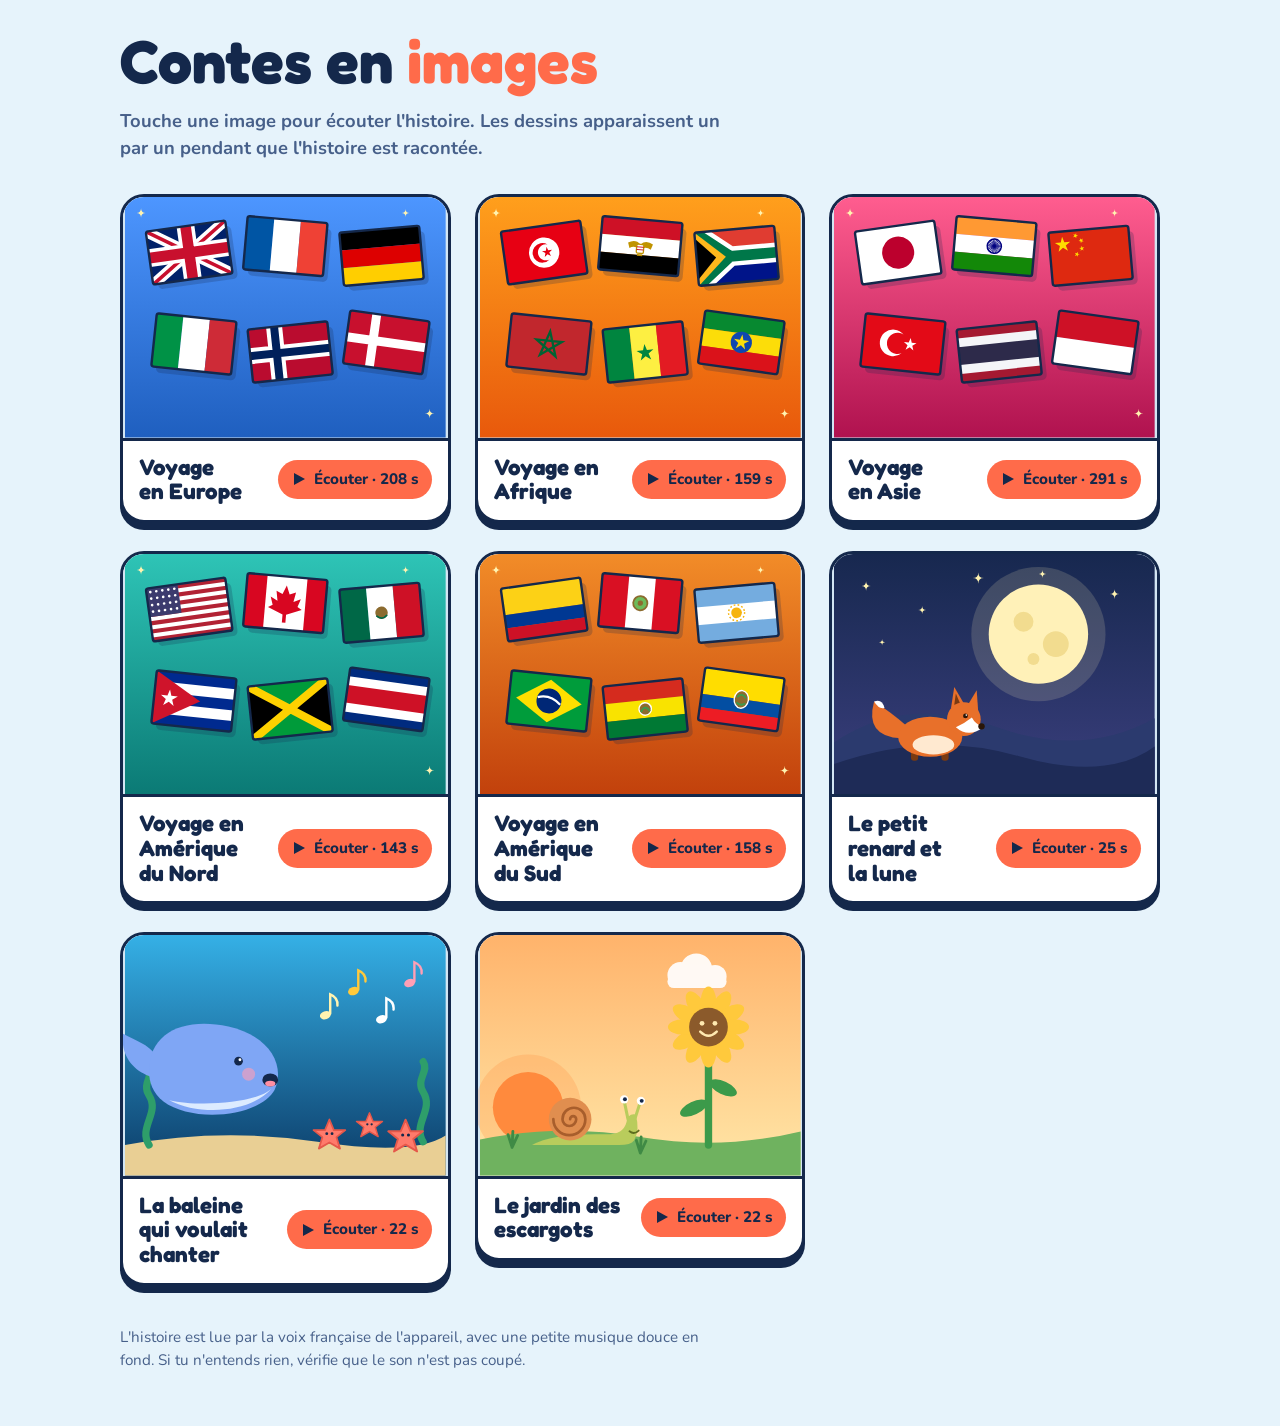
==== index.html @ aa176055 "Prononciation : Dubaï (Doubaï) ; mise à jour du site (2026-11-15 15:13) Co-Authored-By: Claude Sonne" ====
<!doctype html>
<html lang="fr"><head><meta charset="utf-8"><meta name=viewport content="width=device-width,initial-scale=1,viewport-fit=cover"><style>:root{color-scheme:light;box-sizing:border-box;padding-top:env(safe-area-inset-top,0px);padding-bottom:env(safe-area-inset-bottom,0px)}html{scroll-padding-top:env(safe-area-inset-top,0px)}body{margin:0;padding:0;font:14px -apple-system,BlinkMacSystemFont,sans-serif;background:#fff;color:#000}img{max-width:100%}[hidden]:not([hidden=until-found i]){display:none!important}</style>
<title>Contes en images</title>
<link rel="preconnect" href="https://fonts.googleapis.com">
<link rel="preconnect" href="https://fonts.gstatic.com" crossorigin>
<link href="https://fonts.googleapis.com/css2?family=Fredoka:wght@500;600;700&family=Nunito:wght@500;700;800&display=swap" rel="stylesheet">
<link rel="stylesheet" href="style.css">
</head>
<body>

<main class="wrap">
  <header>
    <h1>Contes en <span>images</span></h1>
    <p class="lead">Touche une image pour écouter l'histoire. Les dessins apparaissent un par un pendant que l'histoire est racontée.</p>
  </header>
  <ul class="shelf" id="shelf"></ul>
  <p class="foot">L'histoire est lue par la voix française de l'appareil, avec une petite musique douce en fond. Si tu n'entends rien, vérifie que le son n'est pas coupé.</p>
</main>

<section class="stage" id="stage" role="dialog" aria-modal="true" aria-labelledby="stTitle" hidden>
  <div class="stage-in">
    <div class="stage-bar">
      <h2 id="stTitle"></h2>
      <button class="btn" id="close" type="button">Fermer</button>
    </div>
    <div class="frame" id="frame"></div>
    <p class="caption" id="caption" aria-live="polite"></p>
    <ol class="strip" id="strip"></ol>
    <div class="controls">
      <button class="btn main" id="toggle" type="button"></button>
      <button class="btn" id="again" type="button">Recommencer</button>
    </div>
  </div>
</section>

<audio id="voice" preload="none"></audio>

<script src="app.js"></script>

<!-- maj : 2026-11-15 15:13 -->
</body></html>
---- style.css ----
/* Mise en page : une étagère de grosses cartes-images, puis une scène plein écran
   où le dessin courant s'anime et une bande de 4 cases se remplit au fil du récit. */
:root {
  --bg: #E6F3FB;
  --surface: #FFFFFF;
  --ink: #14284B;
  --muted: #47608A;
  --edge: #14284B;
  --accent: #FF6B4A;
  --accent-ink: #14284B;
  --hl: #FFE08A;
  --empty: #D3E6F3;
  --font-display: "Fredoka", "Trebuchet MS", "Segoe UI", system-ui, sans-serif;
  --font-body: "Nunito", "Segoe UI", system-ui, sans-serif;
}
@media (prefers-color-scheme: dark) {
  :root:not([data-theme="light"]) {
    --bg: #0E1A33; --surface: #172647; --ink: #F1F5FF; --muted: #A8B8D8;
    --edge: #7088BE; --accent: #FF8466; --accent-ink: #14284B; --hl: #6B5A1E; --empty: #1F3158;
    color-scheme: dark;
  }
}
:root[data-theme="dark"] {
  --bg: #0E1A33; --surface: #172647; --ink: #F1F5FF; --muted: #A8B8D8;
  --edge: #7088BE; --accent: #FF8466; --accent-ink: #14284B; --hl: #6B5A1E; --empty: #1F3158;
  color-scheme: dark;
}

* { box-sizing: border-box; }
body {
  background: var(--bg); color: var(--ink);
  font-family: var(--font-body); font-size: 18px; line-height: 1.5;
  padding-inline: 16px; padding-block: 28px 40px;
}
.wrap { max-width: 1040px; margin-inline: auto; }
h1, h2 { font-family: var(--font-display); font-weight: 700; margin: 0; text-wrap: balance; line-height: 1.1; }
h1 { font-size: clamp(2.2rem, 7vw, 3.8rem); }
h1 span { color: var(--accent); }
.lead { max-width: 34em; margin: 12px 0 0; font-size: 1.15rem; color: var(--muted); font-weight: 700; }

.shelf { list-style: none; margin: 32px 0 0; padding: 0; display: grid; gap: 28px 24px; grid-template-columns: repeat(auto-fit, minmax(min(100%, 280px), 1fr)); }
.shelf > li { min-width: 0; }
.card {
  display: block; width: 100%; text-align: left; font: inherit; color: inherit; cursor: pointer;
  background: var(--surface); border: 3px solid var(--edge); border-radius: 24px; padding: 0; overflow: hidden;
  box-shadow: 0 7px 0 var(--edge);
  transition: transform .18s ease, box-shadow .18s ease;
}
.card:hover { transform: translateY(-4px) rotate(-.6deg); box-shadow: 0 11px 0 var(--edge); }
.card:active { transform: translateY(4px); box-shadow: 0 3px 0 var(--edge); }
.card:focus-visible, button:focus-visible { outline: 4px solid var(--accent); outline-offset: 3px; }
.card .pic { display: block; aspect-ratio: 4 / 3; border-bottom: 3px solid var(--edge); background: var(--empty); }
.card .pic svg { display: block; width: 100%; height: 100%; }
.card .meta { display: flex; align-items: center; justify-content: space-between; gap: 12px; padding: 14px 16px 16px; }
.card h2 { font-size: 1.4rem; min-width: 0; }
.chip {
  flex: none; display: inline-flex; align-items: center; gap: 8px; padding: 8px 14px; border-radius: 999px;
  background: var(--accent); color: var(--accent-ink); font-weight: 800; font-size: .95rem; white-space: nowrap;
}
.chip svg { width: 14px; height: 14px; }
.foot { margin-top: 40px; color: var(--muted); font-size: .95rem; max-width: 40em; }

/* Scène */
.stage {
  position: fixed; inset: 0; z-index: 10; background: var(--bg); overflow-y: auto;
  padding: calc(env(safe-area-inset-top, 0px) + 12px) 16px calc(env(safe-area-inset-bottom, 0px) + 16px);
}
.stage-in { max-width: 820px; margin-inline: auto; display: flex; flex-direction: column; gap: 14px; }
.stage-bar { display: flex; align-items: center; justify-content: space-between; gap: 12px; }
.stage-bar h2 { font-size: clamp(1.2rem, 4vw, 1.7rem); min-width: 0; }
.btn {
  font: inherit; font-weight: 800; cursor: pointer; display: inline-flex; align-items: center; justify-content: center; gap: 10px;
  min-height: 52px; padding: 10px 22px; border-radius: 999px; border: 3px solid var(--edge);
  background: var(--surface); color: var(--ink); box-shadow: 0 4px 0 var(--edge);
}
.btn:active { transform: translateY(3px); box-shadow: 0 1px 0 var(--edge); }
.btn.main { background: var(--accent); color: var(--accent-ink); font-size: 1.1rem; min-width: 170px; }
.btn svg { width: 18px; height: 18px; flex: none; }
.frame {
  position: relative; width: min(100%, calc(50vh * 4 / 3)); aspect-ratio: 4 / 3; margin-inline: auto;
  border: 3px solid var(--edge); border-radius: 24px; overflow: hidden; background: var(--empty); box-shadow: 0 7px 0 var(--edge);
}
.scene { position: absolute; inset: 0; opacity: 0; transition: opacity .7s ease; }
.scene.on { opacity: 1; }
.scene svg, .tile svg { display: block; width: 100%; height: 100%; }
.scene.on .it { animation: pop .7s cubic-bezier(.3, 1.5, .5, 1) both; animation-delay: calc(var(--i) * .32s + .2s); }
.it { transform-box: fill-box; transform-origin: 50% 100%; }
@keyframes pop { from { opacity: 0; transform: translateY(14px) scale(.55); } to { opacity: 1; transform: none; } }
.caption {
  margin: 0; min-height: 4.6em; text-align: center; font-family: var(--font-display); font-weight: 500;
  font-size: clamp(1.25rem, 3.6vw, 1.7rem); line-height: 1.4; text-wrap: balance;
}
.caption .w { border-radius: 8px; padding: 1px 3px; transition: background .12s; }
.caption .w.now { background: var(--hl); }
.caption.long { font-size: clamp(1.05rem, 2.8vw, 1.3rem); }
.strip { list-style: none; margin: 0; padding: 0; display: grid; grid-template-columns: repeat(4, 1fr); gap: 10px; }
.tile {
  position: relative; aspect-ratio: 4 / 3; border-radius: 14px; overflow: hidden; border: 3px dashed var(--edge); background: var(--empty);
  display: grid; place-items: center; font-family: var(--font-display); font-weight: 700; font-size: 1.4rem; color: var(--muted);
  cursor: pointer;
}
.tile:hover { filter: brightness(1.05); }
.tile:focus-visible { outline: 4px solid var(--accent); outline-offset: 2px; }
.tile svg { position: absolute; inset: 0; opacity: 0; transform: scale(.9); transition: opacity .5s, transform .5s cubic-bezier(.3, 1.5, .5, 1); }
.tile.got { border-style: solid; }
.tile.got svg { opacity: 1; transform: none; }
.tile.got b { opacity: 0; }
.tile.now { outline: 4px solid var(--accent); outline-offset: 2px; }
.controls { display: flex; flex-wrap: wrap; justify-content: center; gap: 14px; }
@media (prefers-reduced-motion: reduce) {
  .scene, .tile svg, .card { transition: none; }
  .scene.on .it { animation: none; }
}
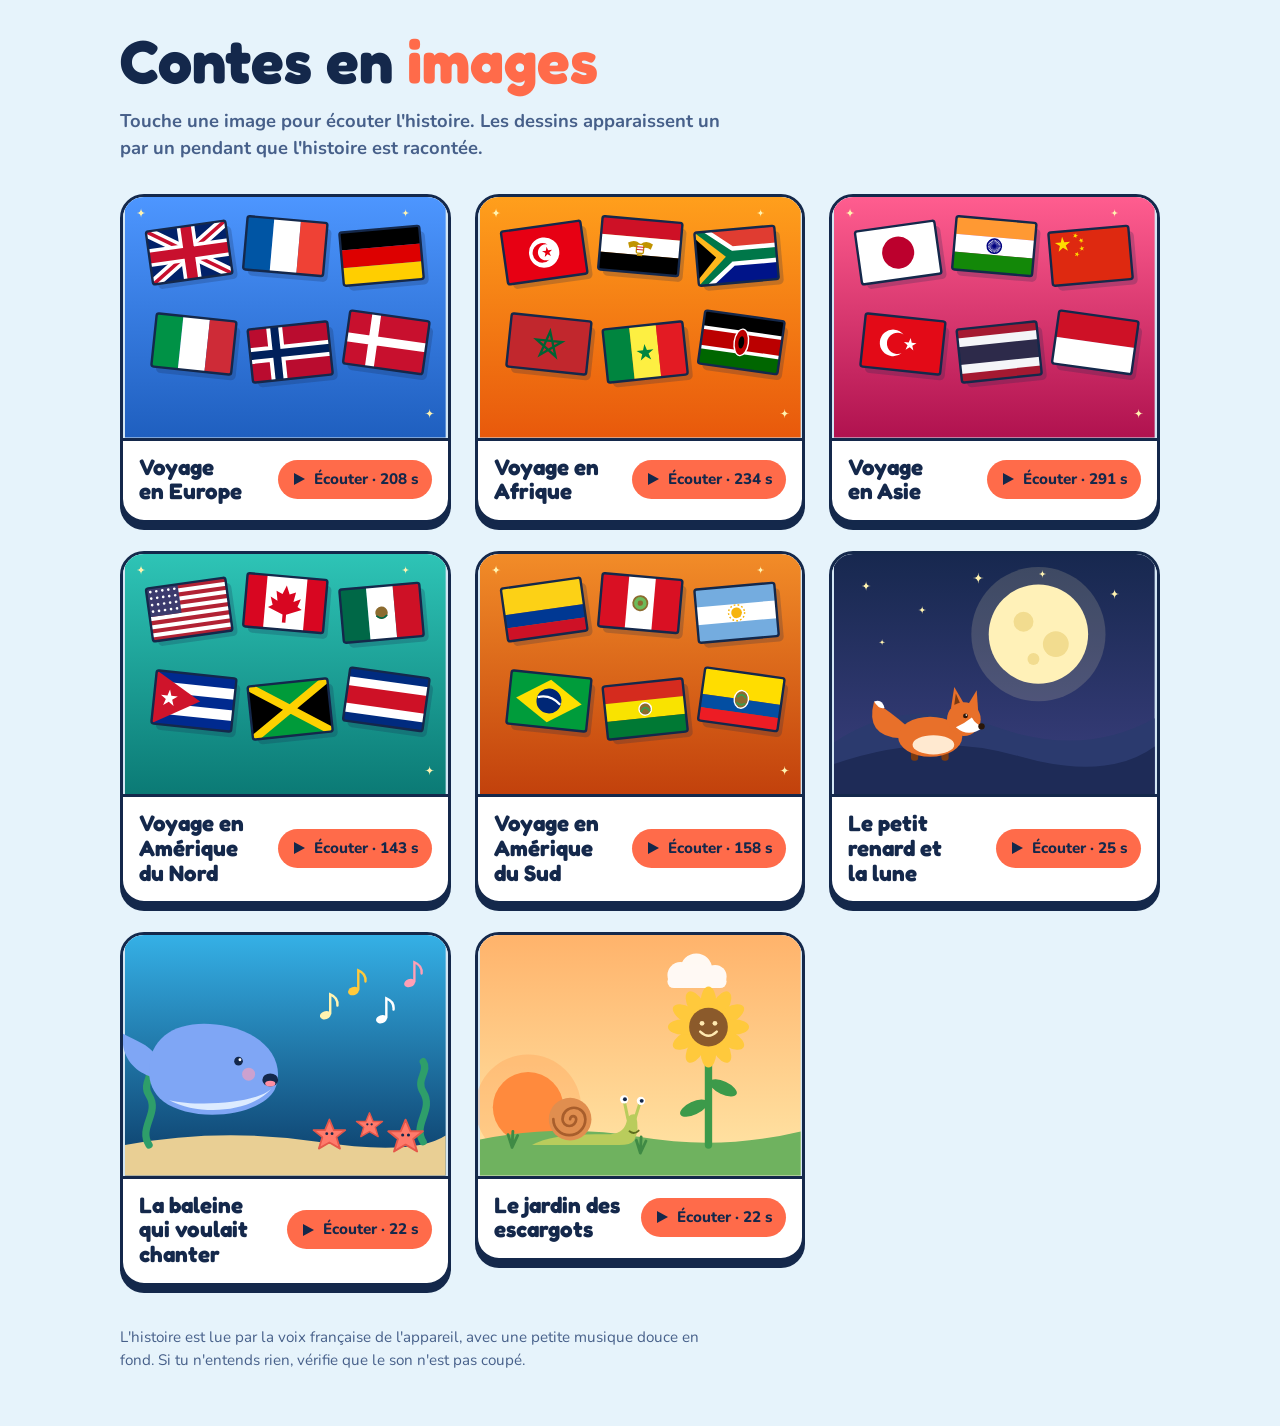
==== commit fb43515a: "Mise à jour du site (2026-11-18 14:48) Co-Authored-By: Claude Sonnet 5.5 <noreply@anthropic.com> Cla" ====
--- a/index.html
+++ b/index.html
@@ -37,5 +37,5 @@
 
 <script src="app.js"></script>
 
-<!-- maj : 2026-11-15 15:13 -->
+<!-- maj : 2026-11-18 14:48 -->
 </body></html>
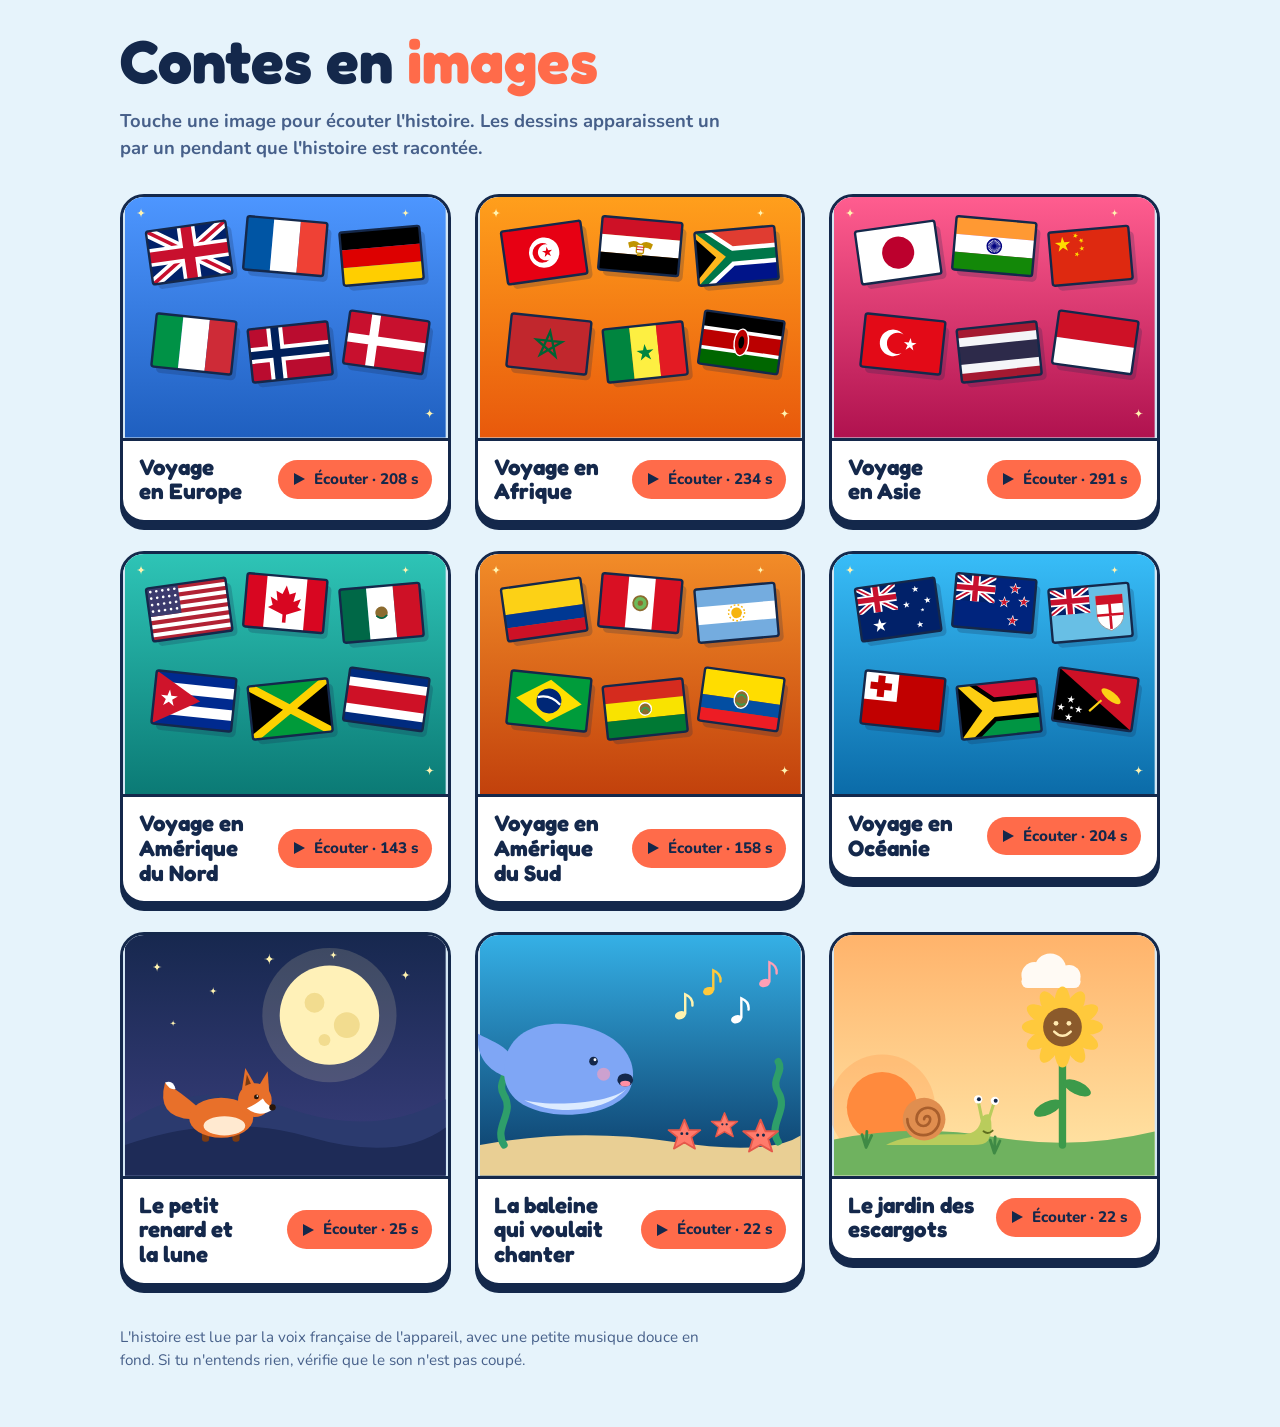
==== commit 8cb4094a: "Mise à jour du site (2026-11-18 15:45) Co-Authored-By: Claude Sonnet 5.5 <noreply@anthropic.com> Cla" ====
--- a/index.html
+++ b/index.html
@@ -37,5 +37,5 @@
 
 <script src="app.js"></script>
 
-<!-- maj : 2026-11-18 14:48 -->
+<!-- maj : 2026-11-18 15:45 -->
 </body></html>
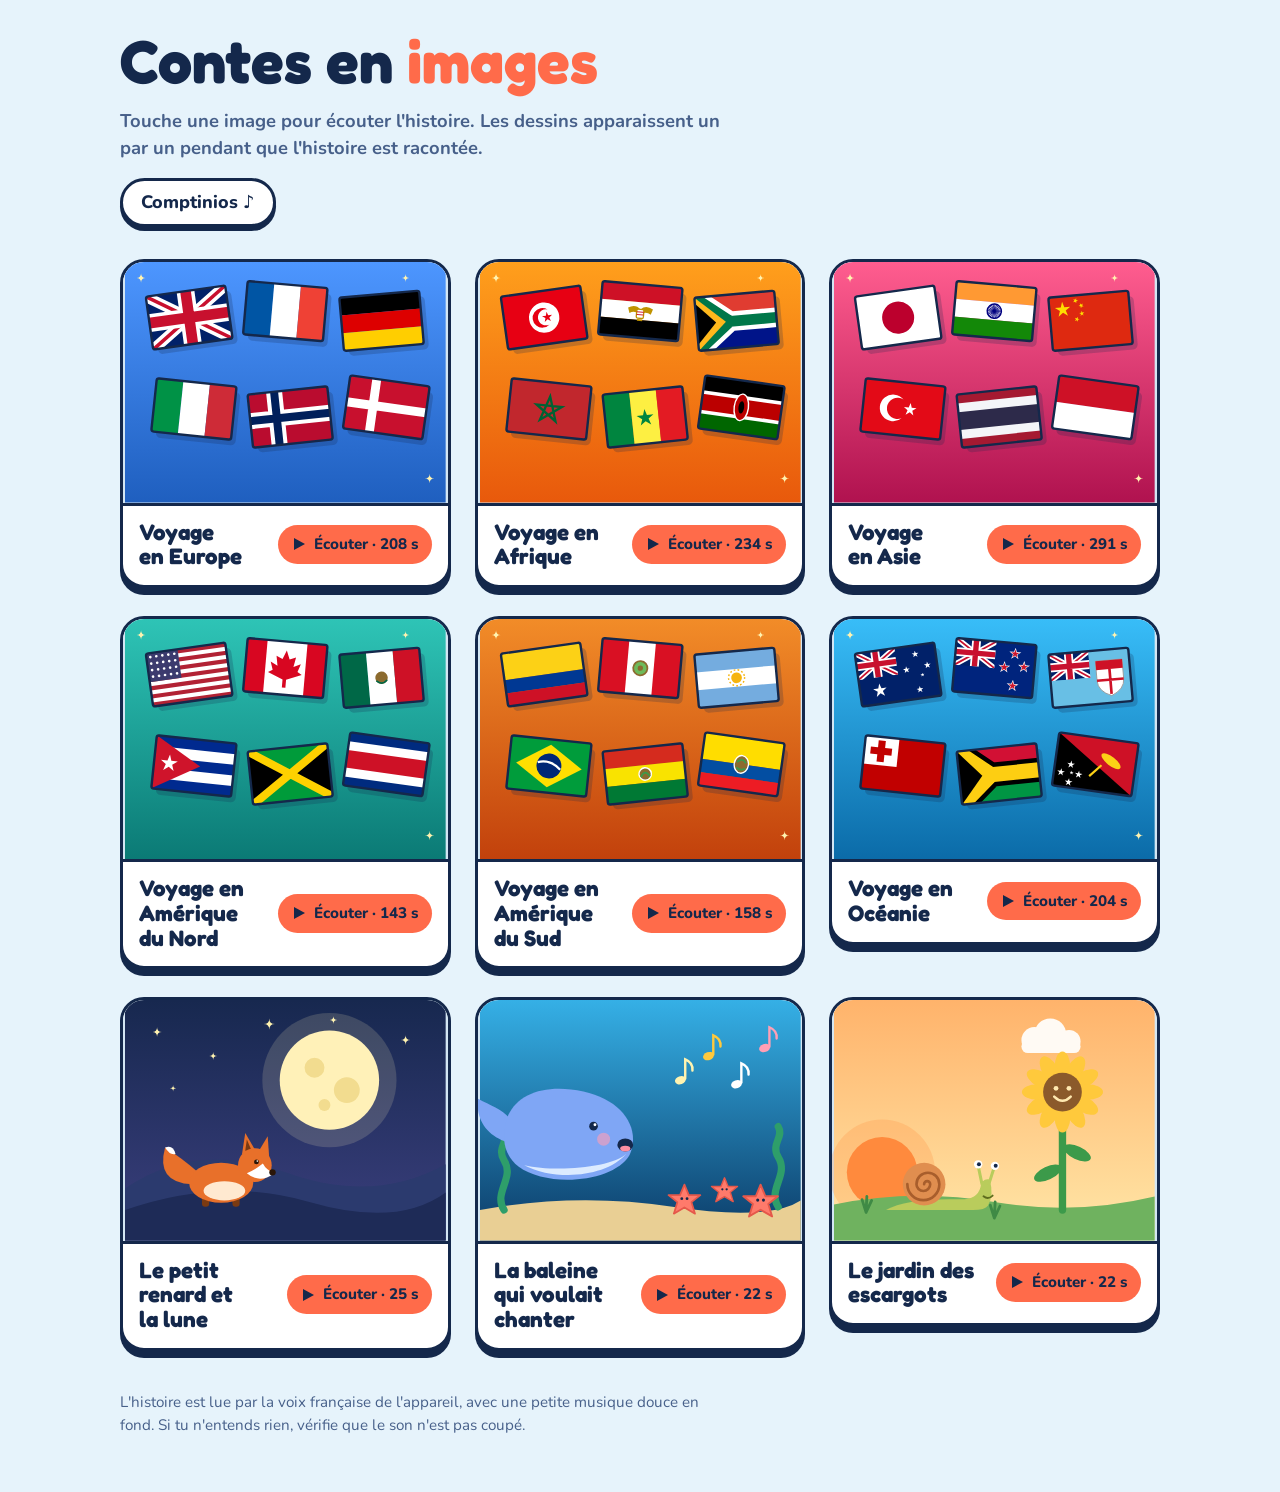
==== commit 2db014f0: "Comptinios : nouveau site de comptines (Ah ! les crocodiles) et lien depuis Contes en images Co-Auth" ====
--- a/index.html
+++ b/index.html
@@ -12,6 +12,7 @@
   <header>
     <h1>Contes en <span>images</span></h1>
     <p class="lead">Touche une image pour écouter l'histoire. Les dessins apparaissent un par un pendant que l'histoire est racontée.</p>
+    <a class="sister" href="comptinios/" target="_blank" rel="noopener" data-site-only>Comptinios ♪</a>
   </header>
   <ul class="shelf" id="shelf"></ul>
   <p class="foot">L'histoire est lue par la voix française de l'appareil, avec une petite musique douce en fond. Si tu n'entends rien, vérifie que le son n'est pas coupé.</p>
--- a/style.css
+++ b/style.css
@@ -111,3 +111,11 @@
   .scene, .tile svg, .card { transition: none; }
   .scene.on .it { animation: none; }
 }
+
+/* Lien vers le site Comptinios (s'ouvre dans un nouvel onglet, à droite de celui-ci) */
+.sister {
+  display: inline-flex; align-items: center; margin-top: 16px; padding: 8px 18px; border-radius: 999px;
+  border: 3px solid var(--edge); background: var(--surface); color: var(--ink); font-weight: 800; text-decoration: none; box-shadow: 0 4px 0 var(--edge);
+}
+.sister:hover { background: var(--accent); color: var(--accent-ink); }
+.sister:active { transform: translateY(3px); box-shadow: 0 1px 0 var(--edge); }
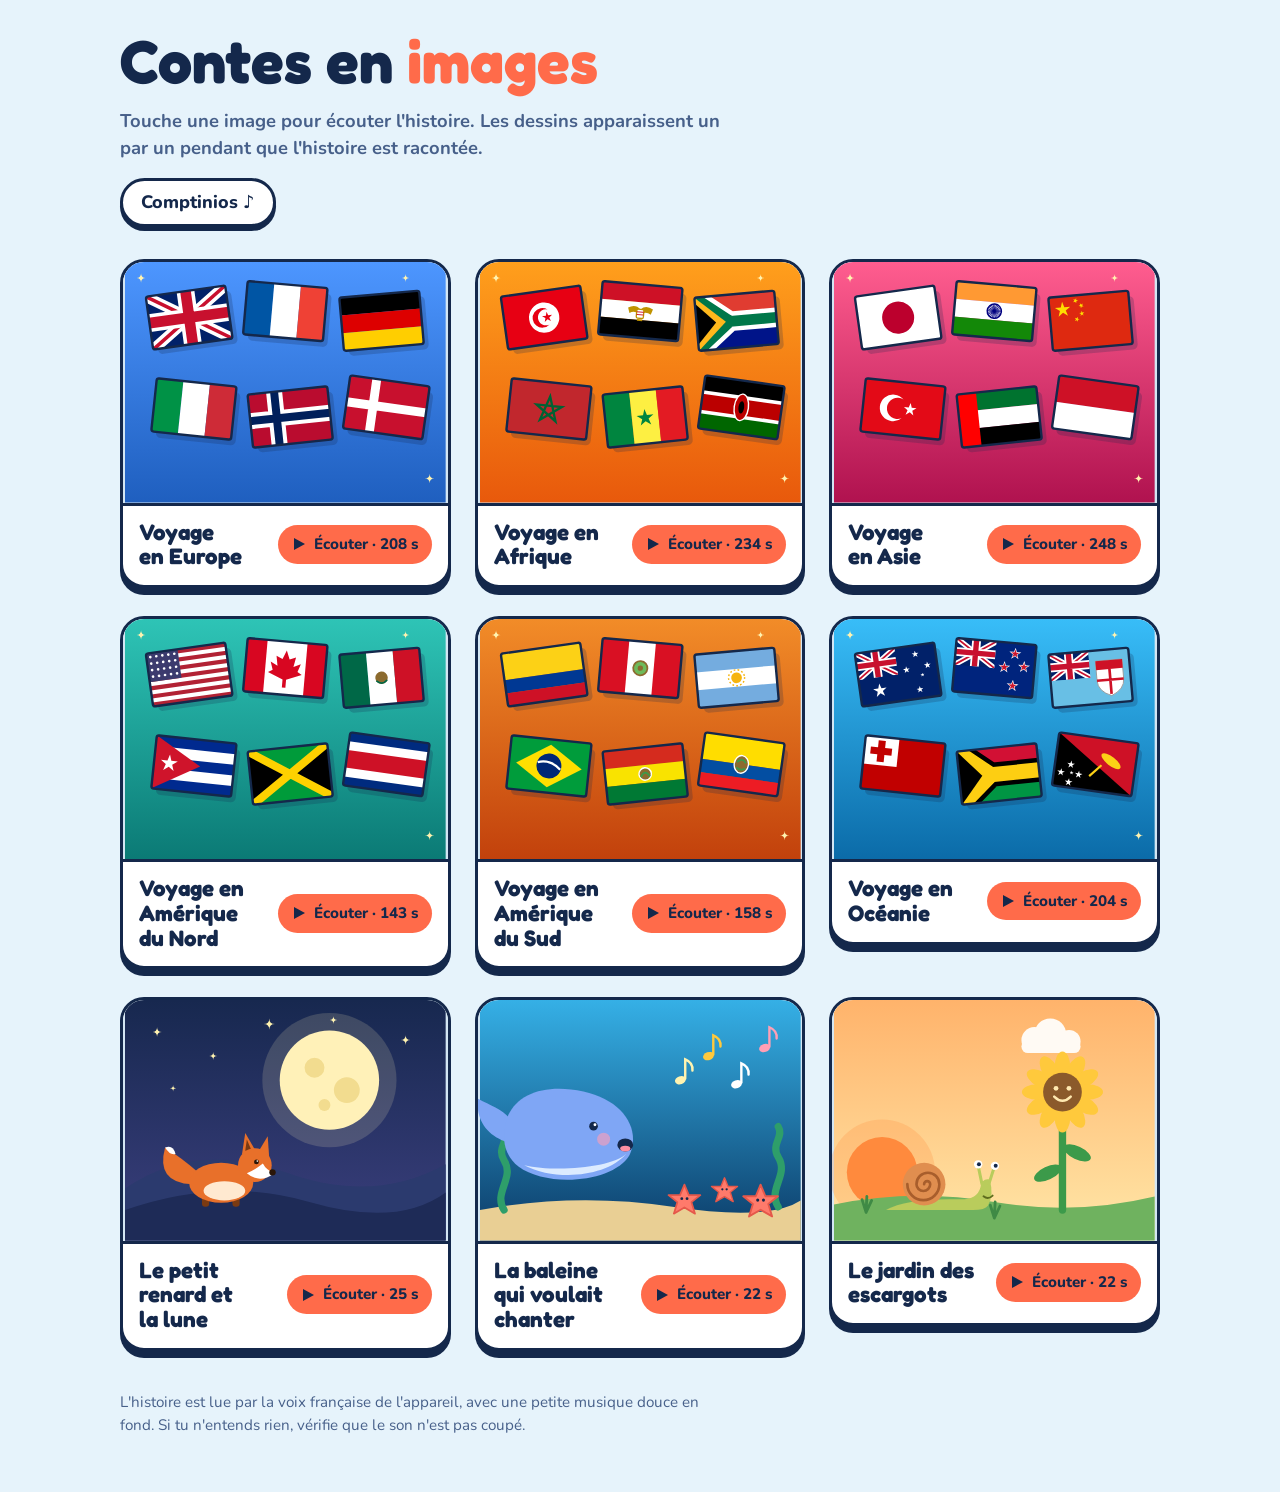
==== commit e512c486: "Mise à jour du site (2026-11-22 10:19) : Comptinios avec deux comptines, voyage en Asie Co-Authored-" ====
--- a/index.html
+++ b/index.html
@@ -4,7 +4,7 @@
 <link rel="preconnect" href="https://fonts.googleapis.com">
 <link rel="preconnect" href="https://fonts.gstatic.com" crossorigin>
 <link href="https://fonts.googleapis.com/css2?family=Fredoka:wght@500;600;700&family=Nunito:wght@500;700;800&display=swap" rel="stylesheet">
-<link rel="stylesheet" href="style.css">
+<link rel="stylesheet" href="style.css?v=202611221019">
 </head>
 <body>
 
@@ -36,7 +36,7 @@
 
 <audio id="voice" preload="none"></audio>
 
-<script src="app.js"></script>
+<script src="app.js?v=202611221019"></script>
 
-<!-- maj : 2026-11-18 15:45 -->
+<!-- maj : 2026-11-22 10:19 -->
 </body></html>
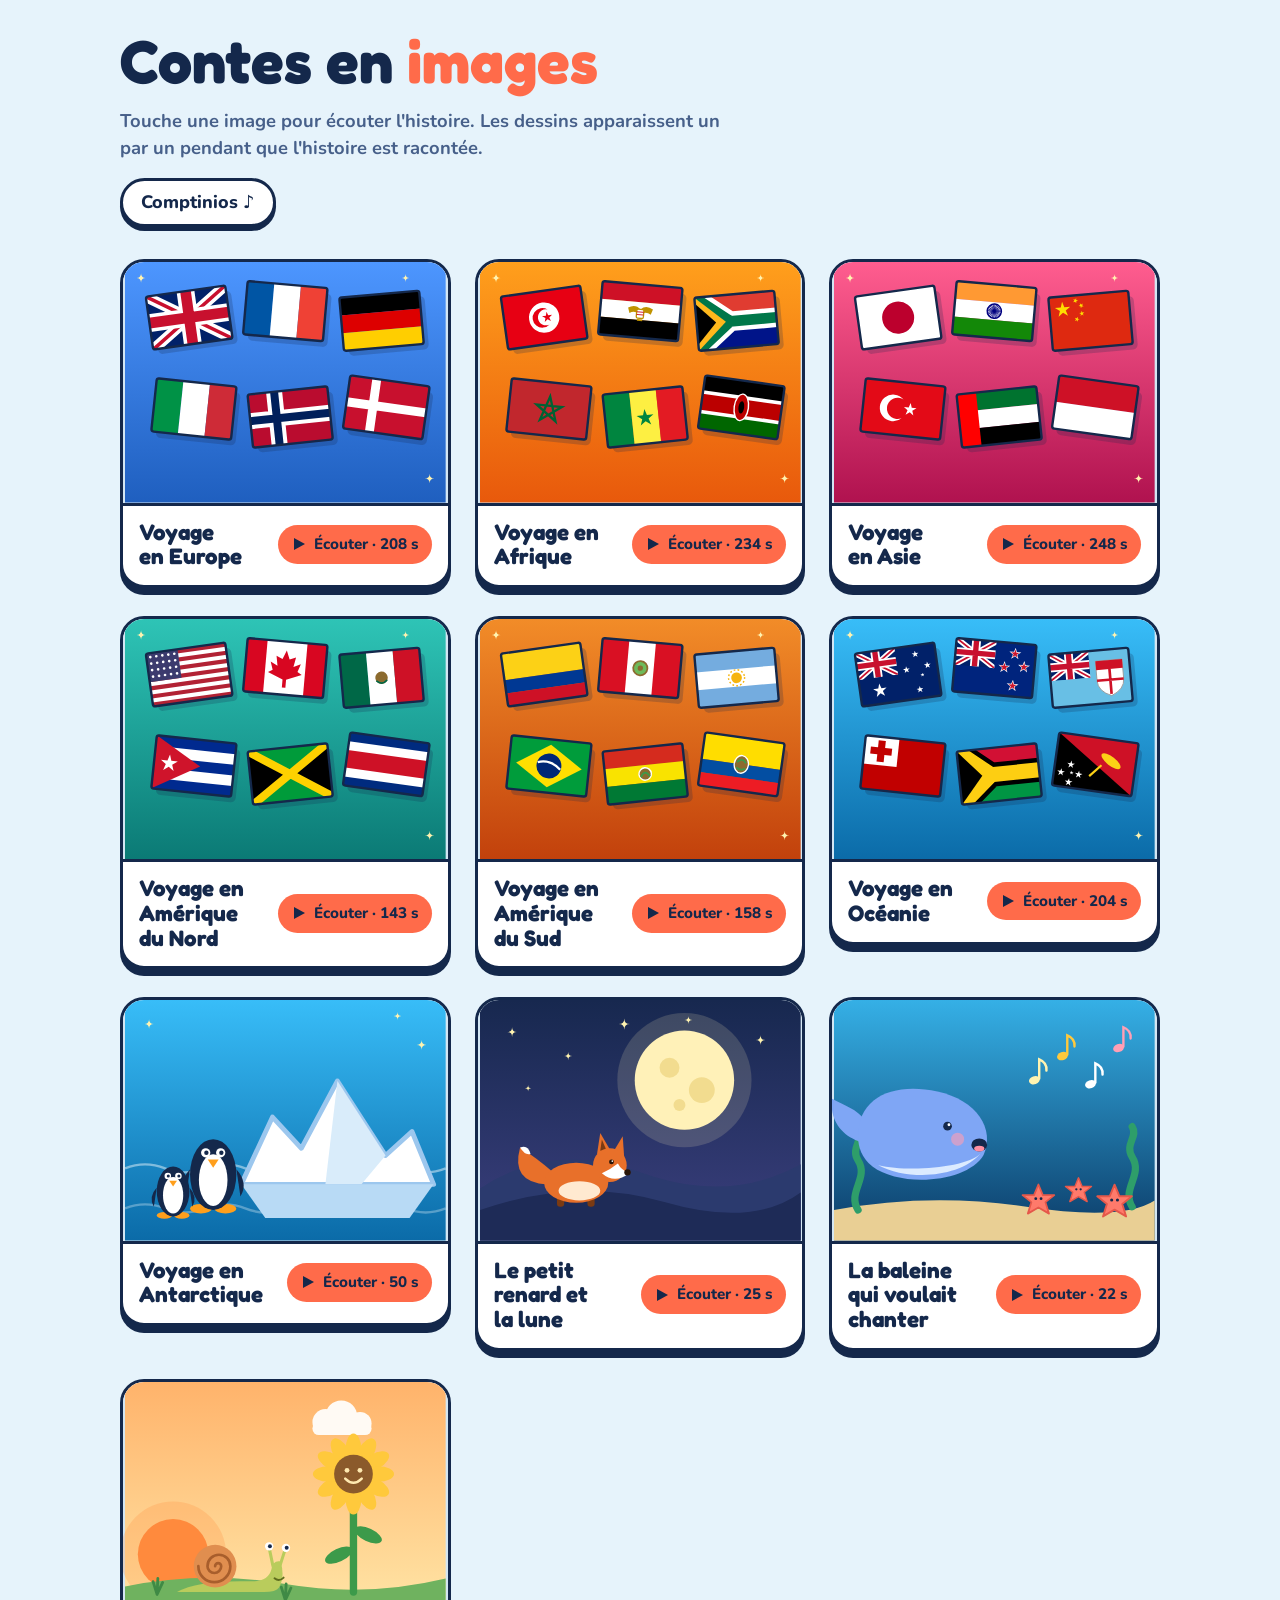
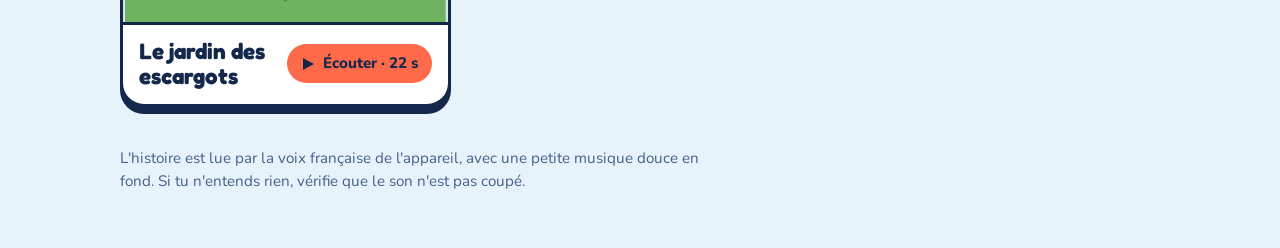
==== commit 5f6f1970: "Publie : mise à jour 2026-11-25 16:36 Co-Authored-By: Claude Sonnet 5.5 <noreply@anthropic.com> Clau" ====
--- a/index.html
+++ b/index.html
@@ -4,7 +4,7 @@
 <link rel="preconnect" href="https://fonts.googleapis.com">
 <link rel="preconnect" href="https://fonts.gstatic.com" crossorigin>
 <link href="https://fonts.googleapis.com/css2?family=Fredoka:wght@500;600;700&family=Nunito:wght@500;700;800&display=swap" rel="stylesheet">
-<link rel="stylesheet" href="style.css?v=202611221019">
+<link rel="stylesheet" href="style.css?v=202611251636">
 </head>
 <body>
 
@@ -36,7 +36,7 @@
 
 <audio id="voice" preload="none"></audio>
 
-<script src="app.js?v=202611221019"></script>
+<script src="app.js?v=202611251636"></script>
 
-<!-- maj : 2026-11-22 10:19 -->
+<!-- maj : 2026-11-25 16:36 -->
 </body></html>
